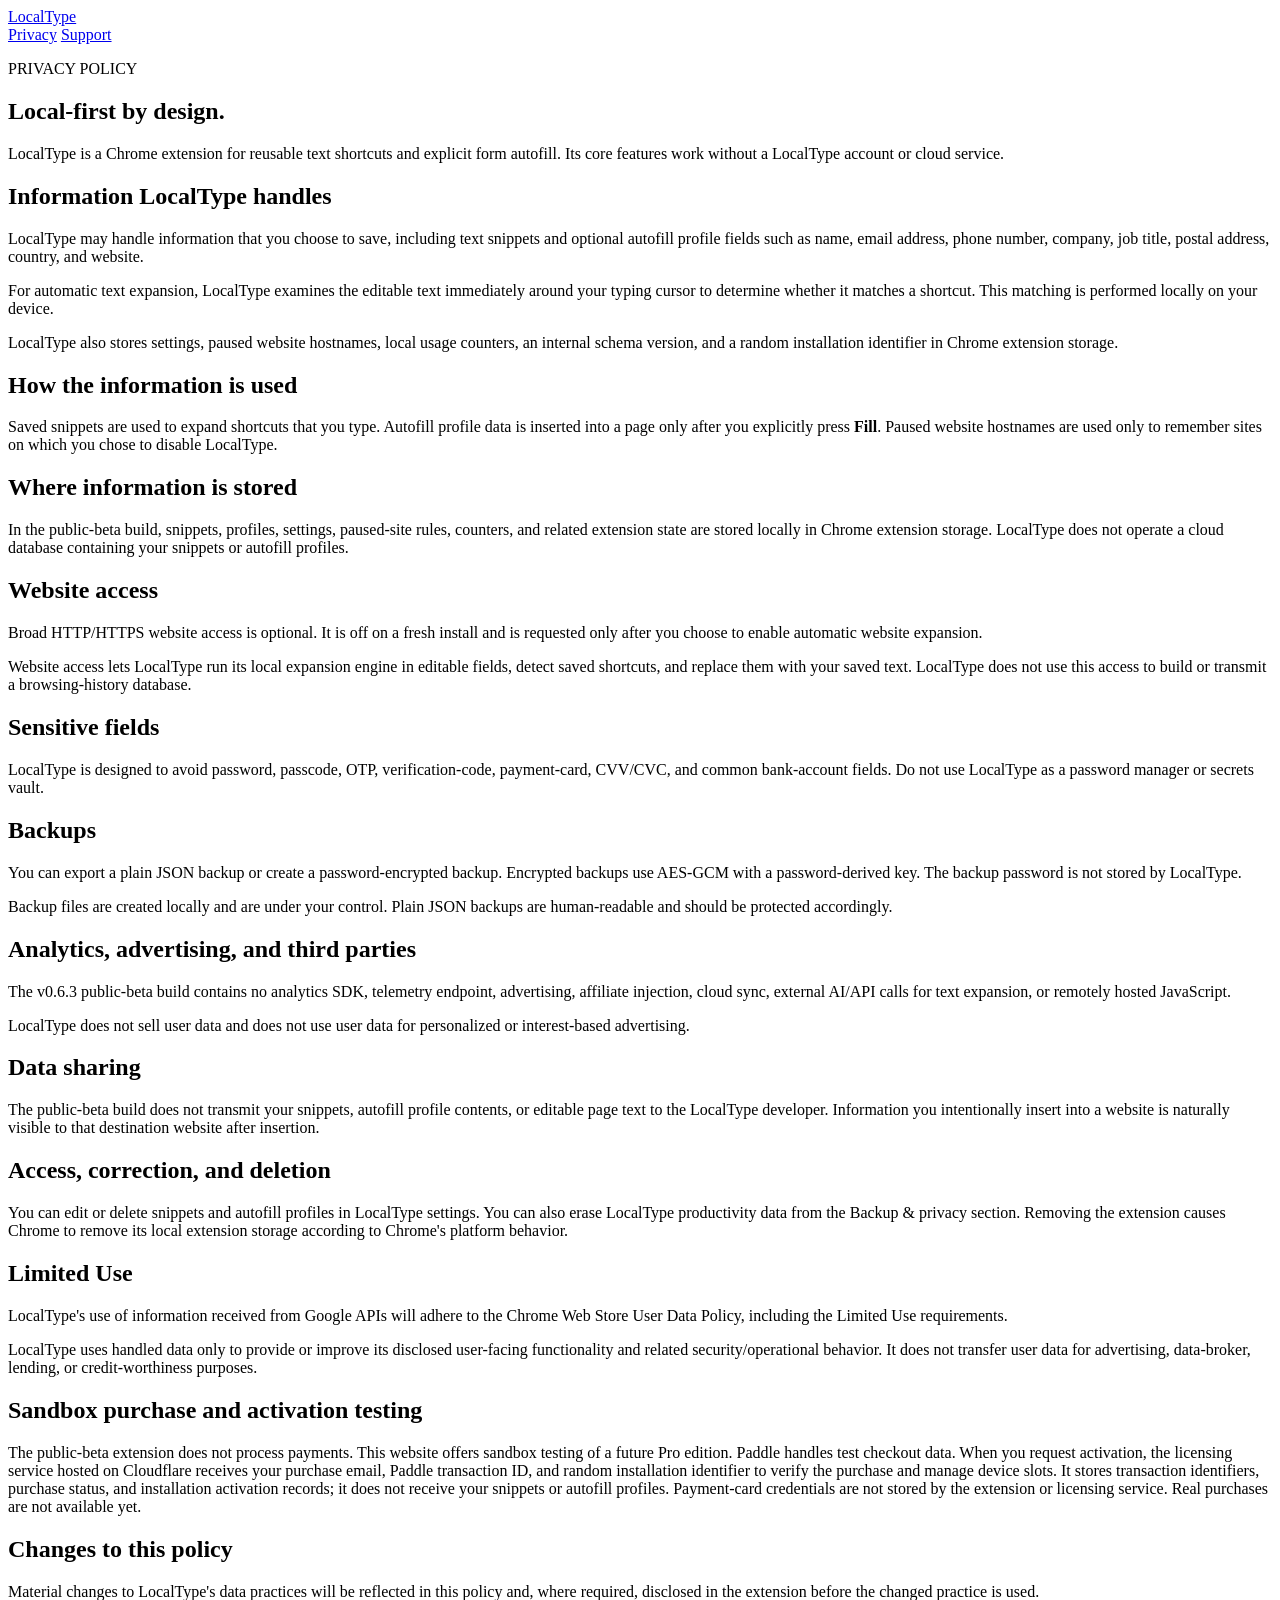
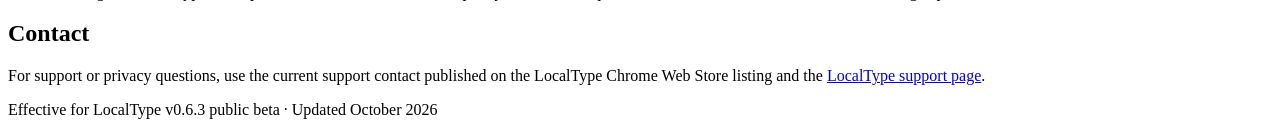
==== privacy.html @ a646a864 "Add LocalType public website: privacy.html" ====
<!doctype html>
<html lang="en">
<head>
  <meta charset="utf-8">
  <meta name="viewport" content="width=device-width,initial-scale=1">
  <meta name="description" content="LocalType privacy policy">
  <title>LocalType Privacy Policy</title>
  <link rel="stylesheet" href="styles.css">
</head>
<body>
  <main class="page">
    <nav class="nav">
      <a class="brand" href="index.html">LocalType</a>
      <div>
        <a href="privacy.html" aria-current="page">Privacy</a>
        <a href="support.html">Support</a>
      </div>
    </nav>

    <article class="policy">
      <p class="eyebrow">PRIVACY POLICY</p>
      <h1>Local-first by design.</h1>
      <p class="lead">LocalType is a Chrome extension for reusable text shortcuts and explicit form autofill. Its core features work without a LocalType account or cloud service.</p>

      <section>
        <h2>Information LocalType handles</h2>
        <p>LocalType may handle information that you choose to save, including text snippets and optional autofill profile fields such as name, email address, phone number, company, job title, postal address, country, and website.</p>
        <p>For automatic text expansion, LocalType examines the editable text immediately around your typing cursor to determine whether it matches a shortcut. This matching is performed locally on your device.</p>
        <p>LocalType also stores settings, paused website hostnames, local usage counters, an internal schema version, and a random installation identifier in Chrome extension storage.</p>
      </section>

      <section>
        <h2>How the information is used</h2>
        <p>Saved snippets are used to expand shortcuts that you type. Autofill profile data is inserted into a page only after you explicitly press <strong>Fill</strong>. Paused website hostnames are used only to remember sites on which you chose to disable LocalType.</p>
      </section>

      <section>
        <h2>Where information is stored</h2>
        <p>In the public-beta build, snippets, profiles, settings, paused-site rules, counters, and related extension state are stored locally in Chrome extension storage. LocalType does not operate a cloud database containing your snippets or autofill profiles.</p>
      </section>

      <section>
        <h2>Website access</h2>
        <p>Broad HTTP/HTTPS website access is optional. It is off on a fresh install and is requested only after you choose to enable automatic website expansion.</p>
        <p>Website access lets LocalType run its local expansion engine in editable fields, detect saved shortcuts, and replace them with your saved text. LocalType does not use this access to build or transmit a browsing-history database.</p>
      </section>

      <section>
        <h2>Sensitive fields</h2>
        <p>LocalType is designed to avoid password, passcode, OTP, verification-code, payment-card, CVV/CVC, and common bank-account fields. Do not use LocalType as a password manager or secrets vault.</p>
      </section>

      <section>
        <h2>Backups</h2>
        <p>You can export a plain JSON backup or create a password-encrypted backup. Encrypted backups use AES-GCM with a password-derived key. The backup password is not stored by LocalType.</p>
        <p>Backup files are created locally and are under your control. Plain JSON backups are human-readable and should be protected accordingly.</p>
      </section>

      <section>
        <h2>Analytics, advertising, and third parties</h2>
        <p>The v0.6.3 public-beta build contains no analytics SDK, telemetry endpoint, advertising, affiliate injection, cloud sync, external AI/API calls for text expansion, or remotely hosted JavaScript.</p>
        <p>LocalType does not sell user data and does not use user data for personalized or interest-based advertising.</p>
      </section>

      <section>
        <h2>Data sharing</h2>
        <p>The public-beta build does not transmit your snippets, autofill profile contents, or editable page text to the LocalType developer. Information you intentionally insert into a website is naturally visible to that destination website after insertion.</p>
      </section>

      <section>
        <h2>Access, correction, and deletion</h2>
        <p>You can edit or delete snippets and autofill profiles in LocalType settings. You can also erase LocalType productivity data from the Backup &amp; privacy section. Removing the extension causes Chrome to remove its local extension storage according to Chrome's platform behavior.</p>
      </section>

      <section>
        <h2>Limited Use</h2>
        <p>LocalType's use of information received from Google APIs will adhere to the Chrome Web Store User Data Policy, including the Limited Use requirements.</p>
        <p>LocalType uses handled data only to provide or improve its disclosed user-facing functionality and related security/operational behavior. It does not transfer user data for advertising, data-broker, lending, or credit-worthiness purposes.</p>
      </section>

      <section>
        <h2>Sandbox purchase and activation testing</h2>
        <p>The public-beta extension does not process payments. This website offers sandbox testing of a future Pro edition. Paddle handles test checkout data. When you request activation, the licensing service hosted on Cloudflare receives your purchase email, Paddle transaction ID, and random installation identifier to verify the purchase and manage device slots. It stores transaction identifiers, purchase status, and installation activation records; it does not receive your snippets or autofill profiles. Payment-card credentials are not stored by the extension or licensing service. Real purchases are not available yet.</p>
      </section>

      <section>
        <h2>Changes to this policy</h2>
        <p>Material changes to LocalType's data practices will be reflected in this policy and, where required, disclosed in the extension before the changed practice is used.</p>
      </section>

      <section>
        <h2>Contact</h2>
        <p>For support or privacy questions, use the current support contact published on the LocalType Chrome Web Store listing and the <a href="support.html">LocalType support page</a>.</p>
      </section>

      <p class="updated">Effective for LocalType v0.6.3 public beta · Updated October 2026</p>
    </article>
  </main>
</body>
</html>
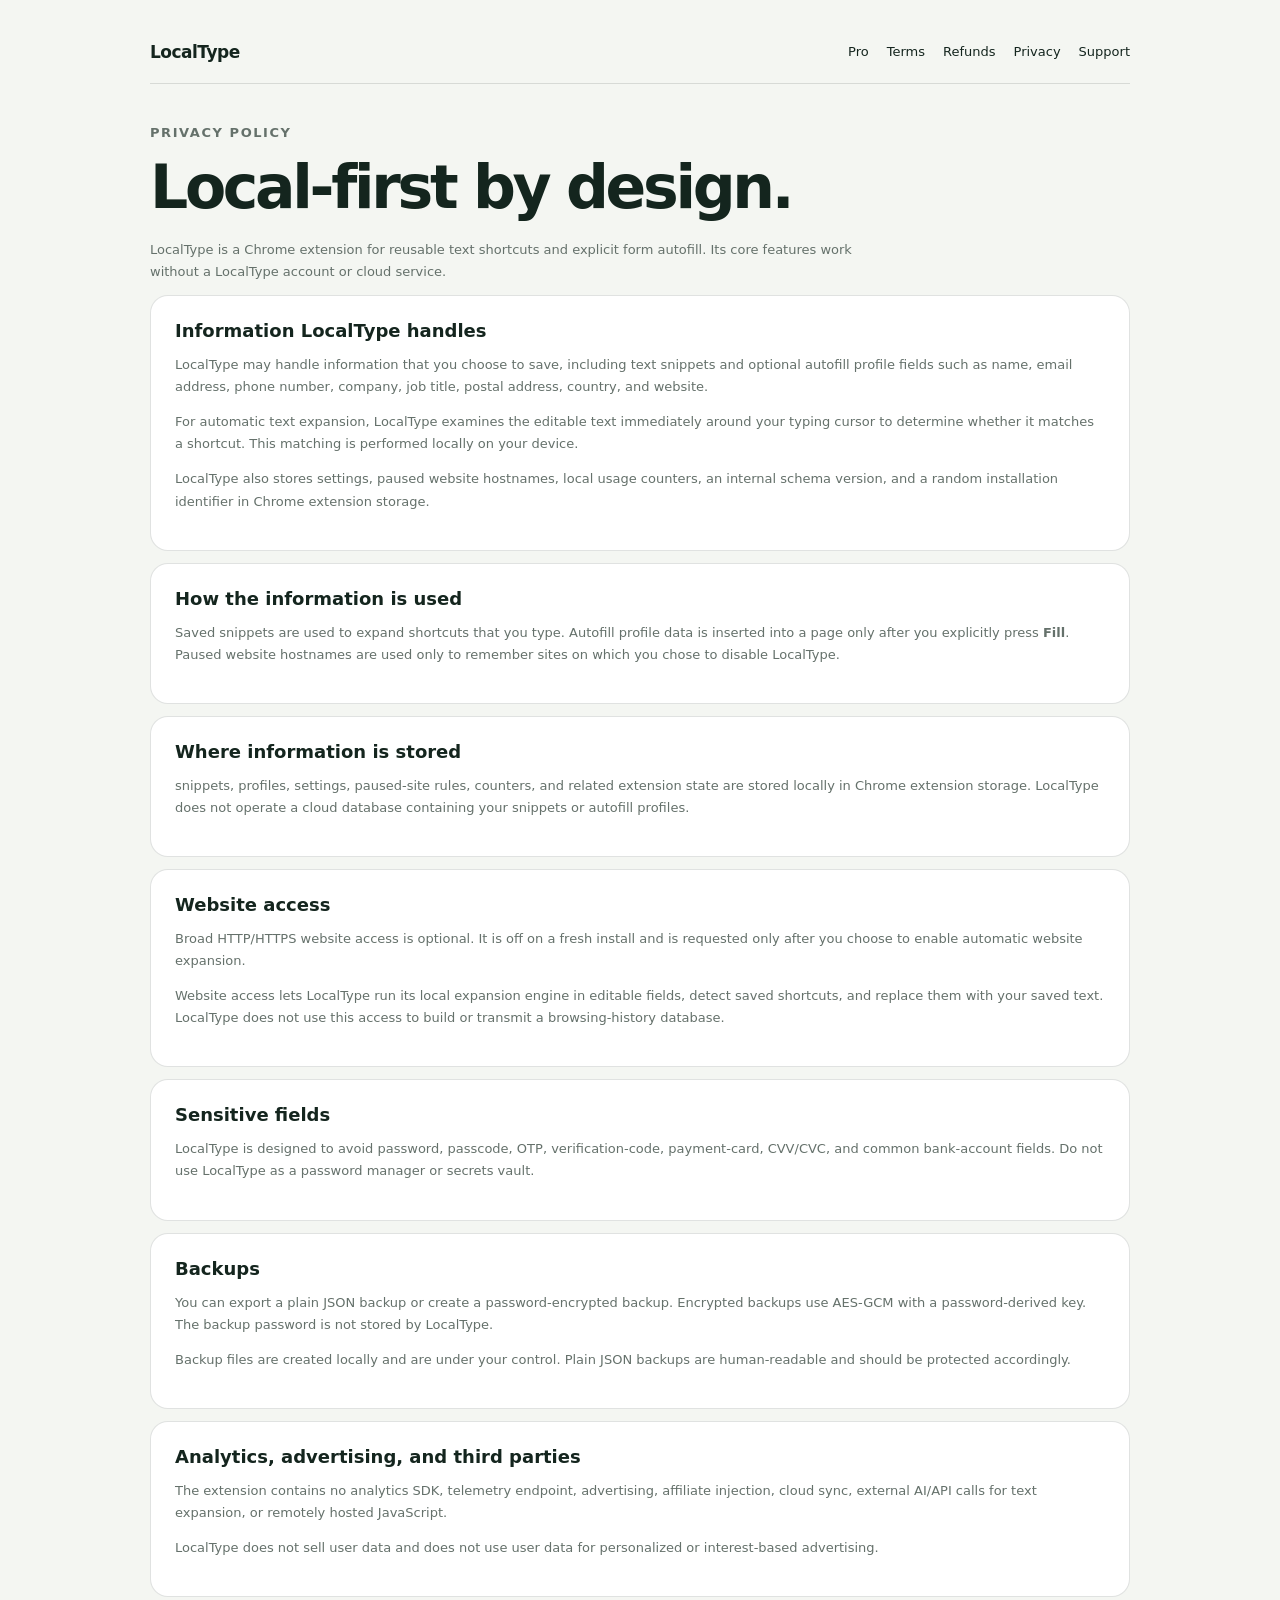
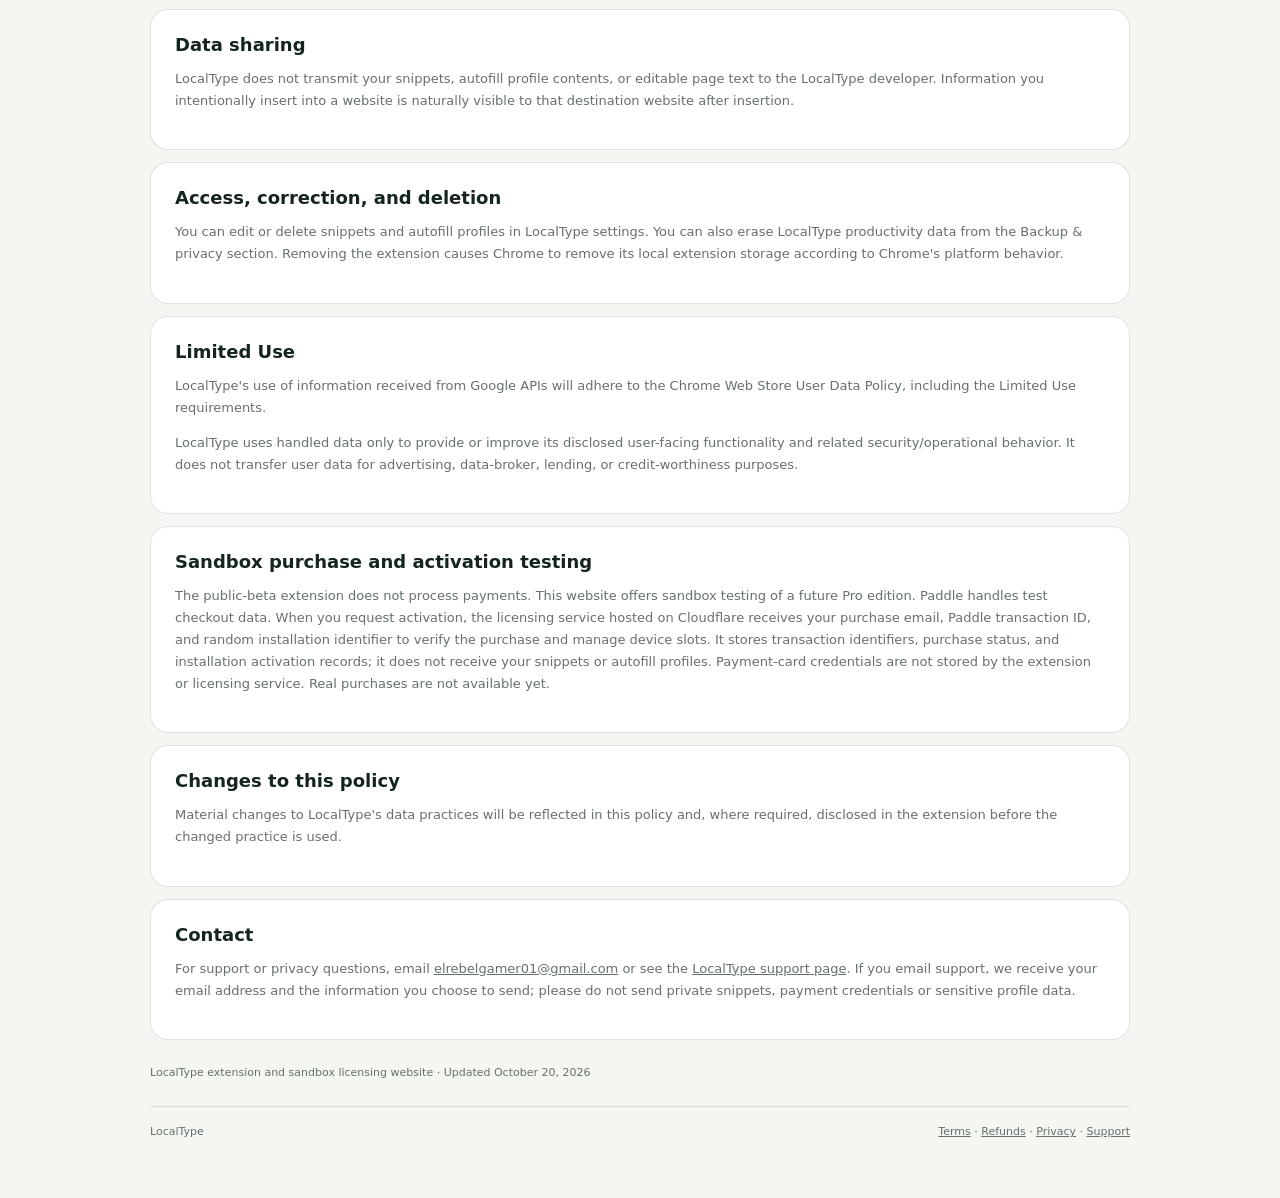
==== commit 5b23ff18: "Publish approved 7-day refund policy and LocalType support details" ====
--- a/privacy.html
+++ b/privacy.html
@@ -9,13 +9,7 @@
 </head>
 <body>
   <main class="page">
-    <nav class="nav">
-      <a class="brand" href="index.html">LocalType</a>
-      <div>
-        <a href="privacy.html" aria-current="page">Privacy</a>
-        <a href="support.html">Support</a>
-      </div>
-    </nav>
+    <nav class="nav"><a class="brand" href="index.html">LocalType</a><div><a href="upgrade.html">Pro</a> <a href="terms.html">Terms</a> <a href="refunds.html">Refunds</a> <a href="privacy.html">Privacy</a> <a href="support.html">Support</a></div></nav>
 
     <article class="policy">
       <p class="eyebrow">PRIVACY POLICY</p>
@@ -36,7 +30,7 @@
 
       <section>
         <h2>Where information is stored</h2>
-        <p>In the public-beta build, snippets, profiles, settings, paused-site rules, counters, and related extension state are stored locally in Chrome extension storage. LocalType does not operate a cloud database containing your snippets or autofill profiles.</p>
+        <p>snippets, profiles, settings, paused-site rules, counters, and related extension state are stored locally in Chrome extension storage. LocalType does not operate a cloud database containing your snippets or autofill profiles.</p>
       </section>
 
       <section>
@@ -58,13 +52,13 @@
 
       <section>
         <h2>Analytics, advertising, and third parties</h2>
-        <p>The v0.6.3 public-beta build contains no analytics SDK, telemetry endpoint, advertising, affiliate injection, cloud sync, external AI/API calls for text expansion, or remotely hosted JavaScript.</p>
+        <p>The extension contains no analytics SDK, telemetry endpoint, advertising, affiliate injection, cloud sync, external AI/API calls for text expansion, or remotely hosted JavaScript.</p>
         <p>LocalType does not sell user data and does not use user data for personalized or interest-based advertising.</p>
       </section>
 
       <section>
         <h2>Data sharing</h2>
-        <p>The public-beta build does not transmit your snippets, autofill profile contents, or editable page text to the LocalType developer. Information you intentionally insert into a website is naturally visible to that destination website after insertion.</p>
+        <p>LocalType does not transmit your snippets, autofill profile contents, or editable page text to the LocalType developer. Information you intentionally insert into a website is naturally visible to that destination website after insertion.</p>
       </section>
 
       <section>
@@ -90,11 +84,12 @@
 
       <section>
         <h2>Contact</h2>
-        <p>For support or privacy questions, use the current support contact published on the LocalType Chrome Web Store listing and the <a href="support.html">LocalType support page</a>.</p>
+        <p>For support or privacy questions, email <a href="mailto:elrebelgamer01@gmail.com">elrebelgamer01@gmail.com</a> or see the <a href="support.html">LocalType support page</a>. If you email support, we receive your email address and the information you choose to send; please do not send private snippets, payment credentials or sensitive profile data.</p>
       </section>
 
-      <p class="updated">Effective for LocalType v0.6.3 public beta · Updated October 2026</p>
+      <p class="updated">LocalType extension and sandbox licensing website · Updated October 20, 2026</p>
     </article>
+    <footer><span>LocalType</span><span><a href="terms.html">Terms</a> · <a href="refunds.html">Refunds</a> · <a href="privacy.html">Privacy</a> · <a href="support.html">Support</a></span></footer>
   </main>
 </body>
 </html>
--- a/styles.css
+++ b/styles.css
@@ -0,0 +1,382 @@
+:root {
+  color-scheme: light dark;
+  --bg: #f4f6f2;
+  --panel: #ffffff;
+  --text: #14251e;
+  --muted: #65716b;
+  --line: rgba(20,37,30,.13);
+  --accent: #153f31;
+  --accent-soft: #e7efe9;
+  --accent-text: #ffffff;
+}
+@media (prefers-color-scheme: dark) {
+  :root {
+    --bg: #111713;
+    --panel: #18211c;
+    --text: #eef4f0;
+    --muted: #a3aea8;
+    --line: rgba(238,244,240,.13);
+    --accent: #8bc9ad;
+    --accent-soft: #23372e;
+    --accent-text: #102018;
+  }
+}
+* { box-sizing: border-box; }
+body {
+  margin: 0;
+  background: var(--bg);
+  color: var(--text);
+  font-family: Inter, ui-sans-serif, system-ui, -apple-system, BlinkMacSystemFont, "Segoe UI", sans-serif;
+}
+a { color: inherit; }
+.page {
+  width: min(980px, calc(100% - 32px));
+  margin: 0 auto;
+  padding: 20px 0 60px;
+}
+.nav {
+  min-height: 64px;
+  display: flex;
+  align-items: center;
+  justify-content: space-between;
+  border-bottom: 1px solid var(--line);
+}
+.nav > div { display: flex; gap: 18px; }
+.nav a { text-decoration: none; font-size: 13px; }
+.nav a[aria-current="page"] { font-weight: 800; }
+.brand { font-size: 17px !important; font-weight: 850; letter-spacing: -.03em; }
+.home-hero {
+  margin-top: 26px;
+  padding: 54px;
+  border-radius: 28px;
+  background: var(--accent);
+  color: var(--accent-text);
+}
+.eyebrow {
+  margin: 0;
+  font-size: 10px;
+  font-weight: 850;
+  letter-spacing: .12em;
+}
+h1 {
+  margin: 14px 0 0;
+  max-width: 820px;
+  font-size: clamp(42px, 7vw, 72px);
+  line-height: .98;
+  letter-spacing: -.055em;
+}
+.policy h1 { color: var(--text); font-size: clamp(38px, 6vw, 60px); }
+.lead {
+  margin: 22px 0 0;
+  max-width: 720px;
+  color: inherit;
+  opacity: .86;
+  font-size: 16px;
+  line-height: 1.7;
+}
+.policy .lead { color: var(--muted); opacity: 1; }
+code {
+  padding: 3px 6px;
+  border-radius: 6px;
+  background: var(--accent-soft);
+  color: var(--text);
+}
+.home-hero code { background: rgba(255,255,255,.13); color: inherit; }
+.chips { margin-top: 28px; display: flex; flex-wrap: wrap; gap: 8px; }
+.chips span {
+  padding: 8px 10px;
+  border: 1px solid rgba(255,255,255,.18);
+  border-radius: 999px;
+  font-size: 11px;
+}
+.cards {
+  margin-top: 16px;
+  display: grid;
+  grid-template-columns: repeat(2, minmax(0,1fr));
+  gap: 12px;
+}
+.cards article, .callout, .policy section {
+  padding: 24px;
+  border: 1px solid var(--line);
+  border-radius: 18px;
+  background: var(--panel);
+}
+.cards h2, .callout h2, .policy h2 { margin: 0; font-size: 18px; }
+.cards p, .callout p, .policy p, .policy li {
+  color: var(--muted);
+  font-size: 13px;
+  line-height: 1.7;
+}
+.callout { margin-top: 16px; }
+.button-link {
+  display: inline-block;
+  margin-top: 8px;
+  padding: 11px 14px;
+  border-radius: 11px;
+  background: var(--accent);
+  color: var(--accent-text);
+  text-decoration: none;
+  font-size: 12px;
+  font-weight: 800;
+}
+.policy { margin-top: 38px; }
+.policy section { margin-top: 12px; }
+.policy ul, .policy ol { padding-left: 22px; }
+.updated { margin-top: 24px !important; font-size: 11px !important; }
+footer {
+  margin-top: 24px;
+  padding-top: 18px;
+  display: flex;
+  justify-content: space-between;
+  border-top: 1px solid var(--line);
+  color: var(--muted);
+  font-size: 11px;
+}
+@media (max-width: 700px) {
+  .home-hero { padding: 30px; }
+  .cards { grid-template-columns: 1fr; }
+  footer { flex-direction: column; gap: 6px; }
+}
+
+
+/* LocalType Pro purchase page */
+.upgrade-hero {
+  margin-top: 26px;
+  padding: 44px;
+  display: grid;
+  grid-template-columns: minmax(0, 1.3fr) minmax(260px, .7fr);
+  gap: 30px;
+  align-items: center;
+  border-radius: 28px;
+  background: var(--accent);
+  color: var(--accent-text);
+}
+
+.upgrade-hero h1 {
+  color: inherit;
+}
+
+.price-card {
+  padding: 26px;
+  border: 1px solid rgba(255,255,255,.18);
+  border-radius: 20px;
+  background: rgba(255,255,255,.09);
+  backdrop-filter: blur(12px);
+}
+
+.price-card > span,
+.plan-tag {
+  font-size: 10px;
+  font-weight: 850;
+  letter-spacing: .1em;
+}
+
+.price-card strong {
+  display: block;
+  margin-top: 10px;
+  font-size: 38px;
+  letter-spacing: -.04em;
+}
+
+.price-card p {
+  margin: 5px 0 0;
+  color: rgba(255,255,255,.74);
+  font-size: 12px;
+}
+
+.payment-button {
+  border: 0;
+  cursor: pointer;
+  font: inherit;
+  font-size: 12px;
+  font-weight: 800;
+}
+
+.price-card .payment-button {
+  width: 100%;
+  margin-top: 20px;
+  text-align: center;
+  background: white;
+  color: #153f31;
+}
+
+.payment-button:disabled {
+  cursor: not-allowed;
+  opacity: .55;
+}
+
+.status-copy {
+  margin-top: 10px !important;
+  color: var(--muted) !important;
+  font-size: 11px !important;
+  line-height: 1.5 !important;
+}
+
+.price-card .status-copy {
+  color: rgba(255,255,255,.72) !important;
+}
+
+.status-copy[data-tone="success"] {
+  color: #2f765d !important;
+}
+
+.status-copy[data-tone="error"] {
+  color: #a33939 !important;
+}
+
+.plan-compare {
+  margin-top: 16px;
+  display: grid;
+  grid-template-columns: repeat(2, minmax(0,1fr));
+  gap: 12px;
+}
+
+.plan-compare article,
+.activation-panel,
+.trust-strip article {
+  padding: 24px;
+  border: 1px solid var(--line);
+  border-radius: 18px;
+  background: var(--panel);
+}
+
+.plan-compare .pro-card {
+  border-color: color-mix(in srgb, var(--accent) 34%, var(--line));
+  box-shadow: 0 18px 55px color-mix(in srgb, var(--accent) 8%, transparent);
+}
+
+.plan-compare h2 {
+  margin: 8px 0 0;
+}
+
+.plan-compare ul {
+  margin: 18px 0 0;
+  padding: 0;
+  list-style: none;
+  display: grid;
+  gap: 9px;
+}
+
+.plan-compare li {
+  position: relative;
+  padding-left: 20px;
+  color: var(--muted);
+  font-size: 13px;
+  line-height: 1.45;
+}
+
+.plan-compare li::before {
+  content: "✓";
+  position: absolute;
+  left: 0;
+  color: var(--accent);
+  font-weight: 850;
+}
+
+.activation-panel {
+  margin-top: 16px;
+}
+
+.activation-panel > div:first-child > p:not(.eyebrow) {
+  max-width: 700px;
+  color: var(--muted);
+  font-size: 13px;
+  line-height: 1.6;
+}
+
+.restore-form {
+  margin-top: 20px;
+  display: grid;
+  grid-template-columns: 1fr 1.25fr auto;
+  gap: 10px;
+  align-items: end;
+}
+
+.restore-form label span {
+  display: block;
+  margin-bottom: 6px;
+  color: var(--muted);
+  font-size: 11px;
+  font-weight: 700;
+}
+
+.restore-form input {
+  width: 100%;
+  height: 42px;
+  padding: 0 12px;
+  border: 1px solid var(--line);
+  border-radius: 10px;
+  background: var(--bg);
+  color: var(--text);
+  font: inherit;
+}
+
+.activation-result {
+  margin-top: 20px;
+  padding: 20px;
+  border-radius: 15px;
+  background: var(--accent-soft);
+}
+
+.activation-result h3 {
+  margin: 8px 0 0;
+}
+
+.activation-result p {
+  color: var(--muted);
+  font-size: 12px;
+}
+
+.activation-result textarea {
+  width: 100%;
+  margin-top: 12px;
+  padding: 12px;
+  border: 1px solid var(--line);
+  border-radius: 10px;
+  resize: vertical;
+  background: var(--panel);
+  color: var(--text);
+  font: 11px/1.45 ui-monospace, SFMono-Regular, Menlo, Consolas, monospace;
+}
+
+.activation-actions {
+  margin-top: 10px;
+  display: flex;
+  flex-wrap: wrap;
+  gap: 8px;
+}
+
+.secondary-payment {
+  border: 1px solid var(--line);
+  background: transparent;
+  color: var(--text);
+}
+
+.trust-strip {
+  margin-top: 16px;
+  display: grid;
+  grid-template-columns: repeat(3, minmax(0,1fr));
+  gap: 12px;
+}
+
+.trust-strip p {
+  color: var(--muted);
+  font-size: 12px;
+  line-height: 1.55;
+}
+
+.hidden {
+  display: none !important;
+}
+
+@media (max-width: 820px) {
+  .upgrade-hero,
+  .plan-compare,
+  .trust-strip {
+    grid-template-columns: 1fr;
+  }
+
+  .restore-form {
+    grid-template-columns: 1fr;
+  }
+}
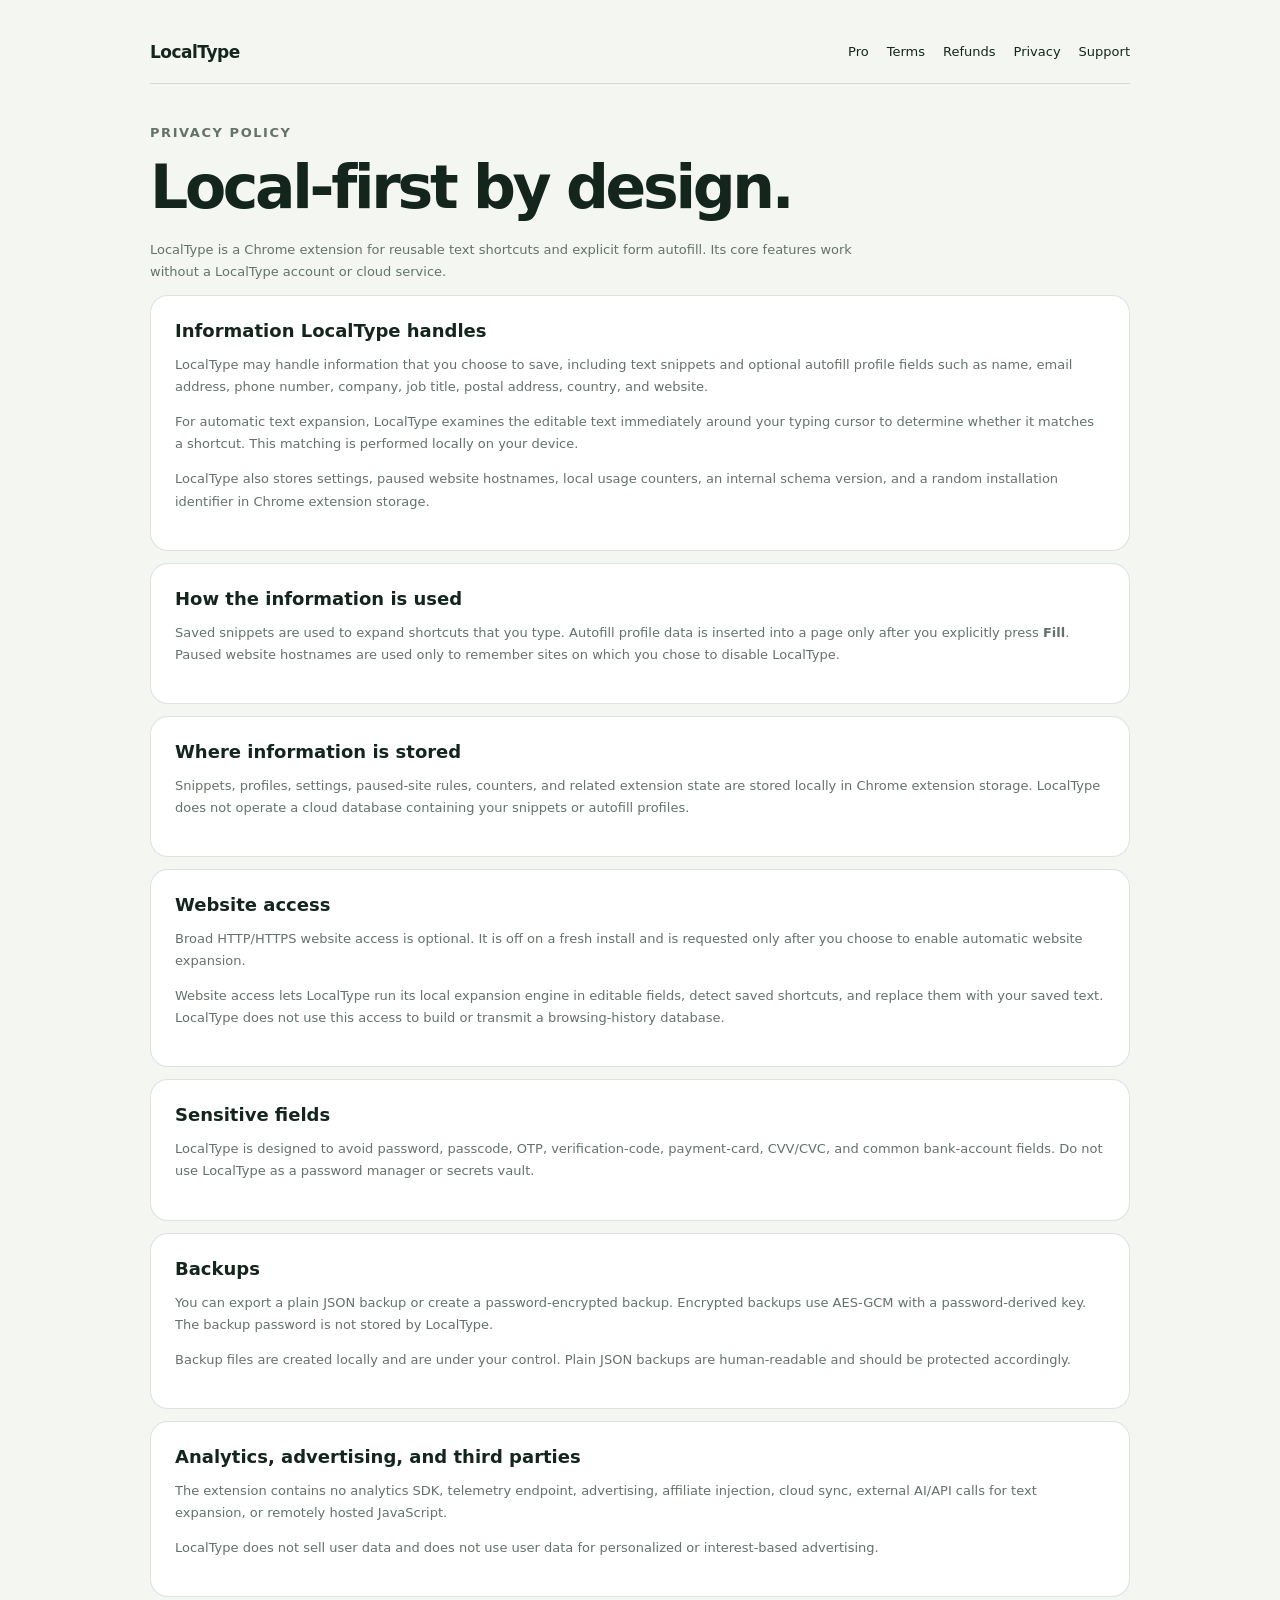
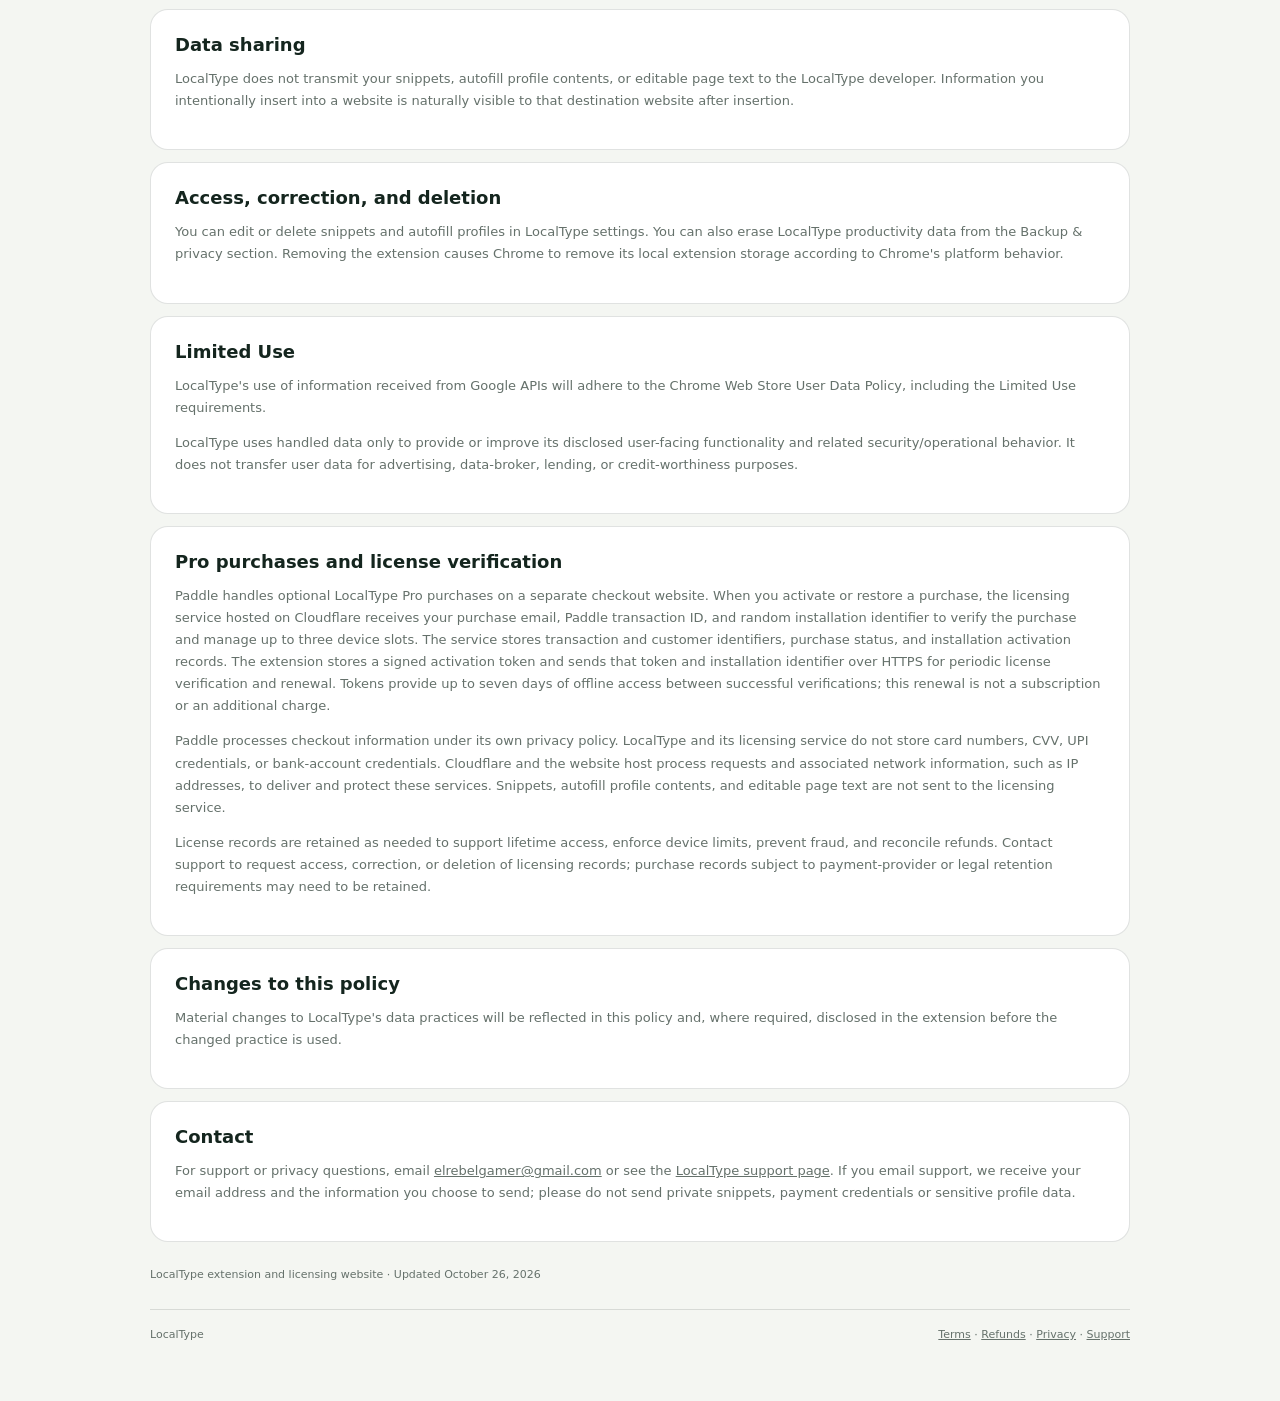
==== commit 0a7b8cd2: "Update privacy policy for live Pro licensing and support contact" ====
--- a/privacy.html
+++ b/privacy.html
@@ -30,7 +30,7 @@
 
       <section>
         <h2>Where information is stored</h2>
-        <p>snippets, profiles, settings, paused-site rules, counters, and related extension state are stored locally in Chrome extension storage. LocalType does not operate a cloud database containing your snippets or autofill profiles.</p>
+        <p>Snippets, profiles, settings, paused-site rules, counters, and related extension state are stored locally in Chrome extension storage. LocalType does not operate a cloud database containing your snippets or autofill profiles.</p>
       </section>
 
       <section>
@@ -73,8 +73,10 @@
       </section>
 
       <section>
-        <h2>Sandbox purchase and activation testing</h2>
-        <p>The public-beta extension does not process payments. This website offers sandbox testing of a future Pro edition. Paddle handles test checkout data. When you request activation, the licensing service hosted on Cloudflare receives your purchase email, Paddle transaction ID, and random installation identifier to verify the purchase and manage device slots. It stores transaction identifiers, purchase status, and installation activation records; it does not receive your snippets or autofill profiles. Payment-card credentials are not stored by the extension or licensing service. Real purchases are not available yet.</p>
+        <h2>Pro purchases and license verification</h2>
+        <p>Paddle handles optional LocalType Pro purchases on a separate checkout website. When you activate or restore a purchase, the licensing service hosted on Cloudflare receives your purchase email, Paddle transaction ID, and random installation identifier to verify the purchase and manage up to three device slots. The service stores transaction and customer identifiers, purchase status, and installation activation records. The extension stores a signed activation token and sends that token and installation identifier over HTTPS for periodic license verification and renewal. Tokens provide up to seven days of offline access between successful verifications; this renewal is not a subscription or an additional charge.</p>
+        <p>Paddle processes checkout information under its own privacy policy. LocalType and its licensing service do not store card numbers, CVV, UPI credentials, or bank-account credentials. Cloudflare and the website host process requests and associated network information, such as IP addresses, to deliver and protect these services. Snippets, autofill profile contents, and editable page text are not sent to the licensing service.</p>
+        <p>License records are retained as needed to support lifetime access, enforce device limits, prevent fraud, and reconcile refunds. Contact support to request access, correction, or deletion of licensing records; purchase records subject to payment-provider or legal retention requirements may need to be retained.</p>
       </section>
 
       <section>
@@ -84,10 +86,10 @@
 
       <section>
         <h2>Contact</h2>
-        <p>For support or privacy questions, email <a href="mailto:elrebelgamer01@gmail.com">elrebelgamer01@gmail.com</a> or see the <a href="support.html">LocalType support page</a>. If you email support, we receive your email address and the information you choose to send; please do not send private snippets, payment credentials or sensitive profile data.</p>
+        <p>For support or privacy questions, email <a href="mailto:elrebelgamer@gmail.com">elrebelgamer@gmail.com</a> or see the <a href="support.html">LocalType support page</a>. If you email support, we receive your email address and the information you choose to send; please do not send private snippets, payment credentials or sensitive profile data.</p>
       </section>
 
-      <p class="updated">LocalType extension and sandbox licensing website · Updated October 20, 2026</p>
+      <p class="updated">LocalType extension and licensing website · Updated October 26, 2026</p>
     </article>
     <footer><span>LocalType</span><span><a href="terms.html">Terms</a> · <a href="refunds.html">Refunds</a> · <a href="privacy.html">Privacy</a> · <a href="support.html">Support</a></span></footer>
   </main>
